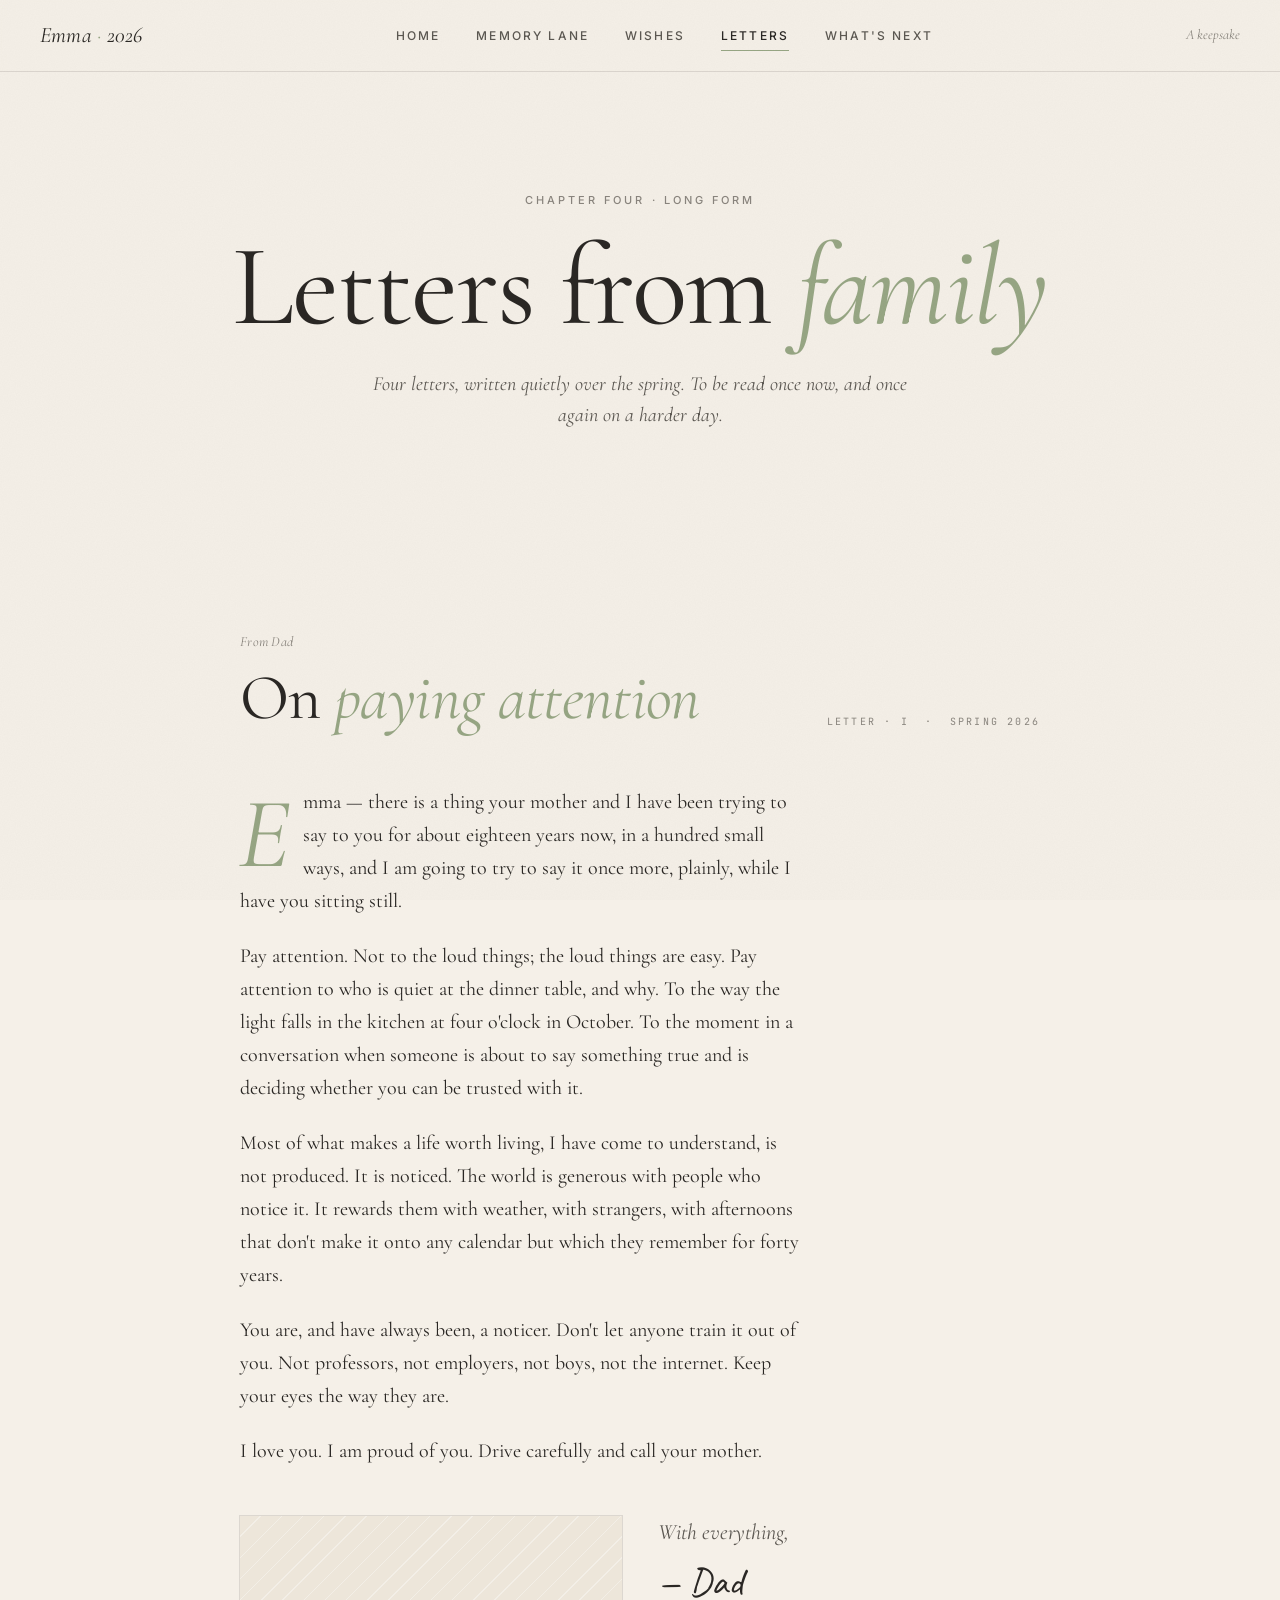
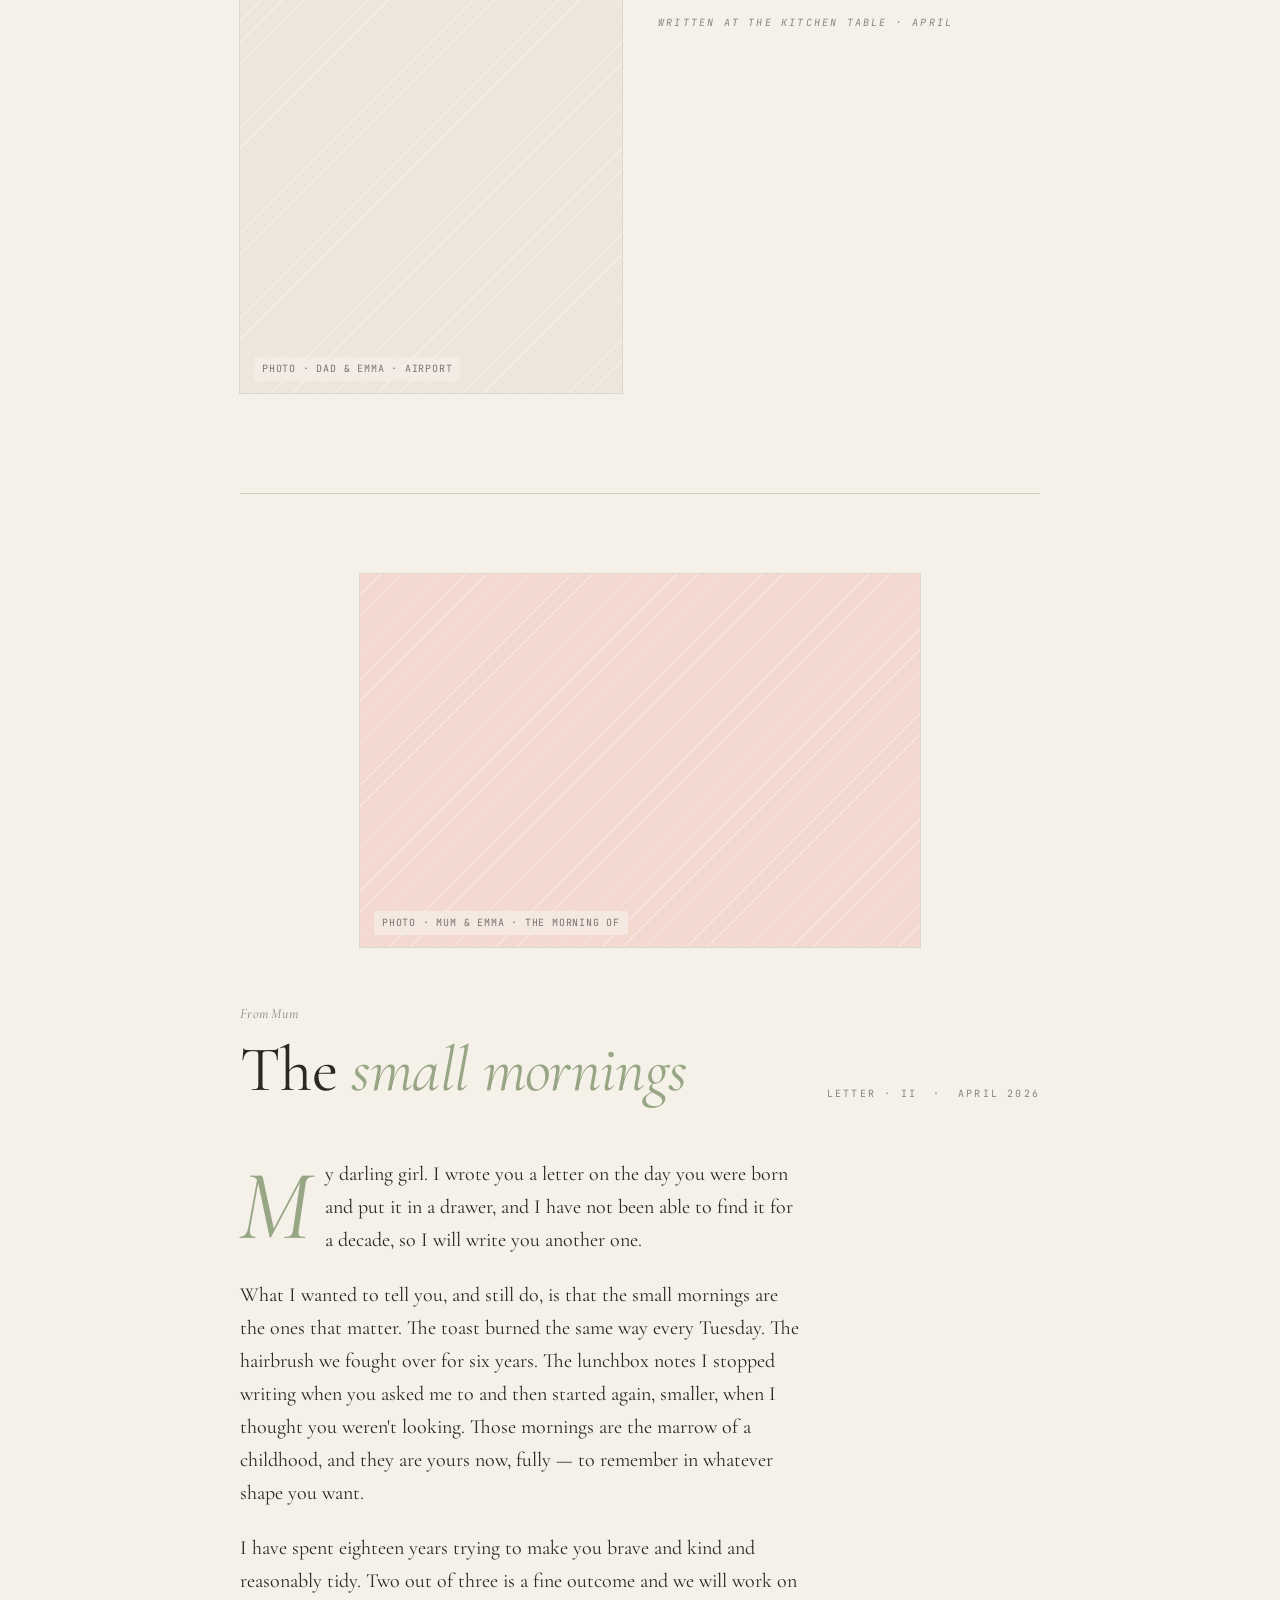
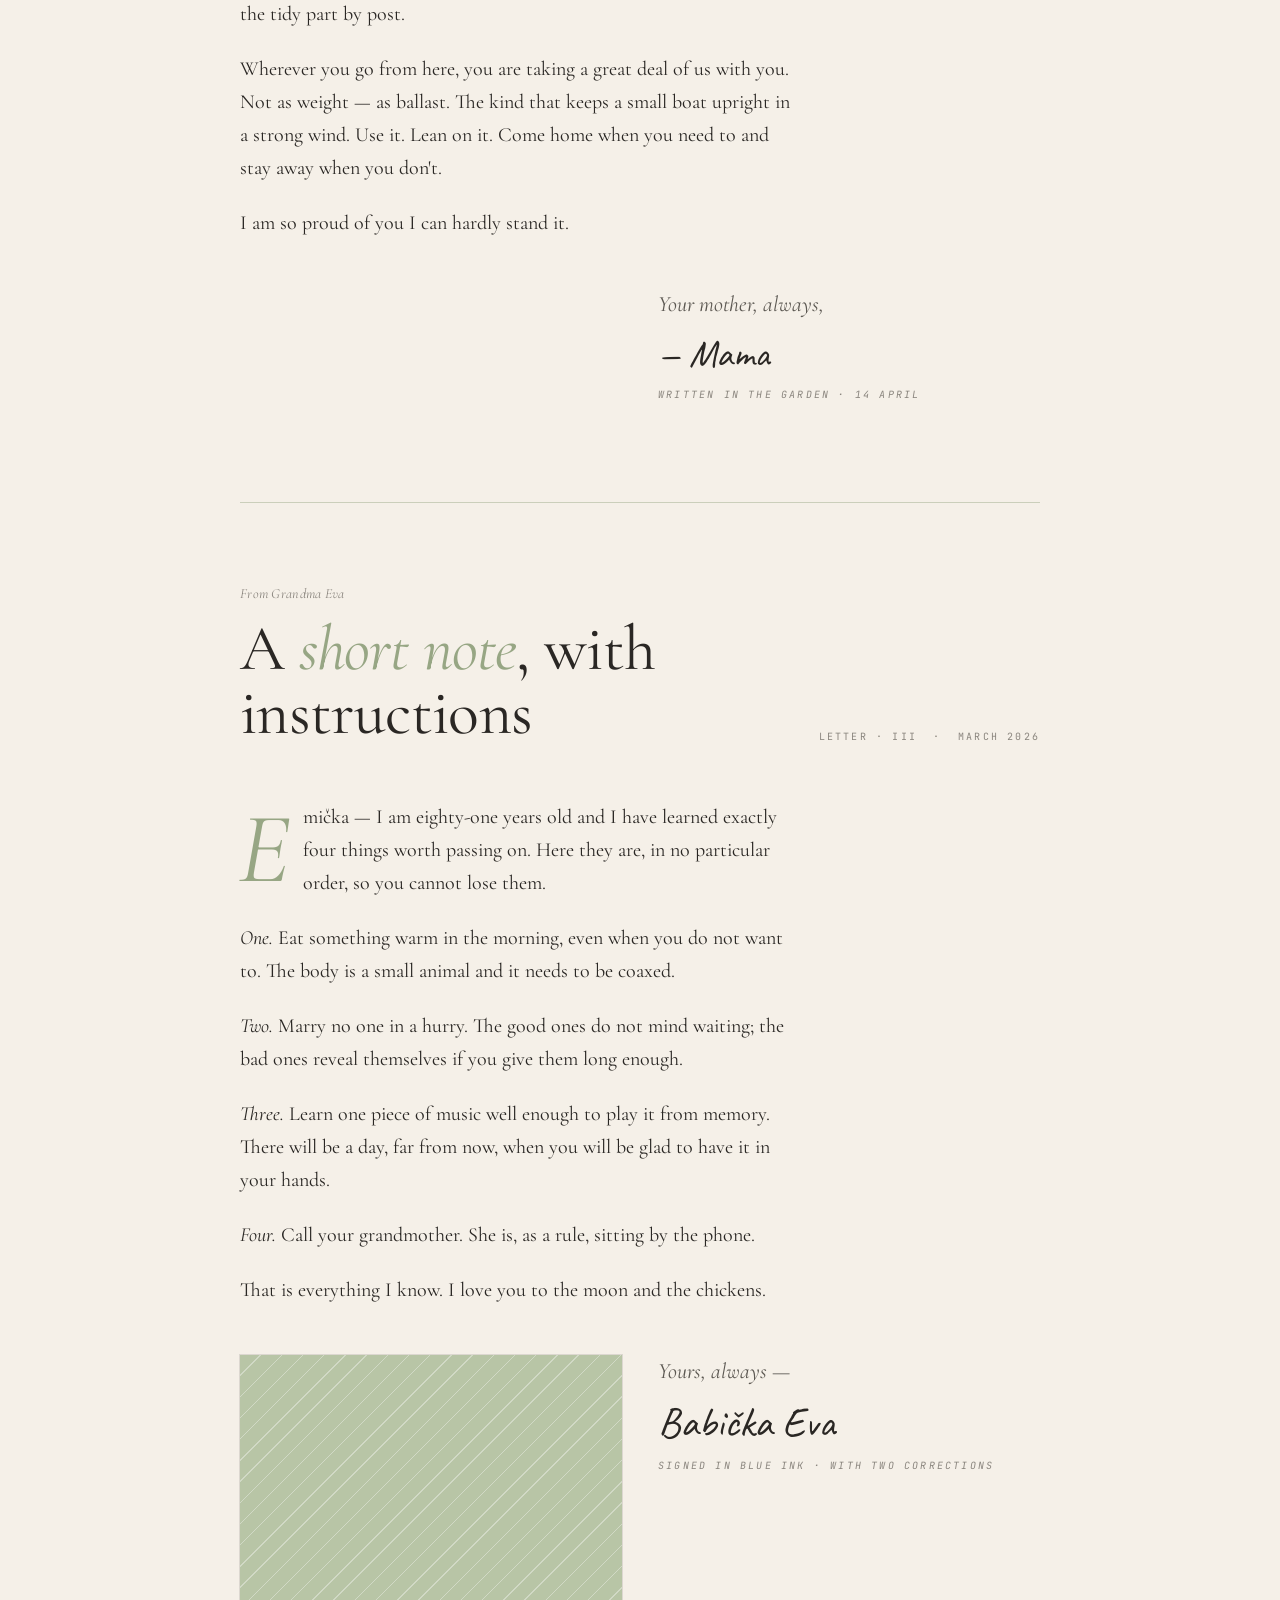
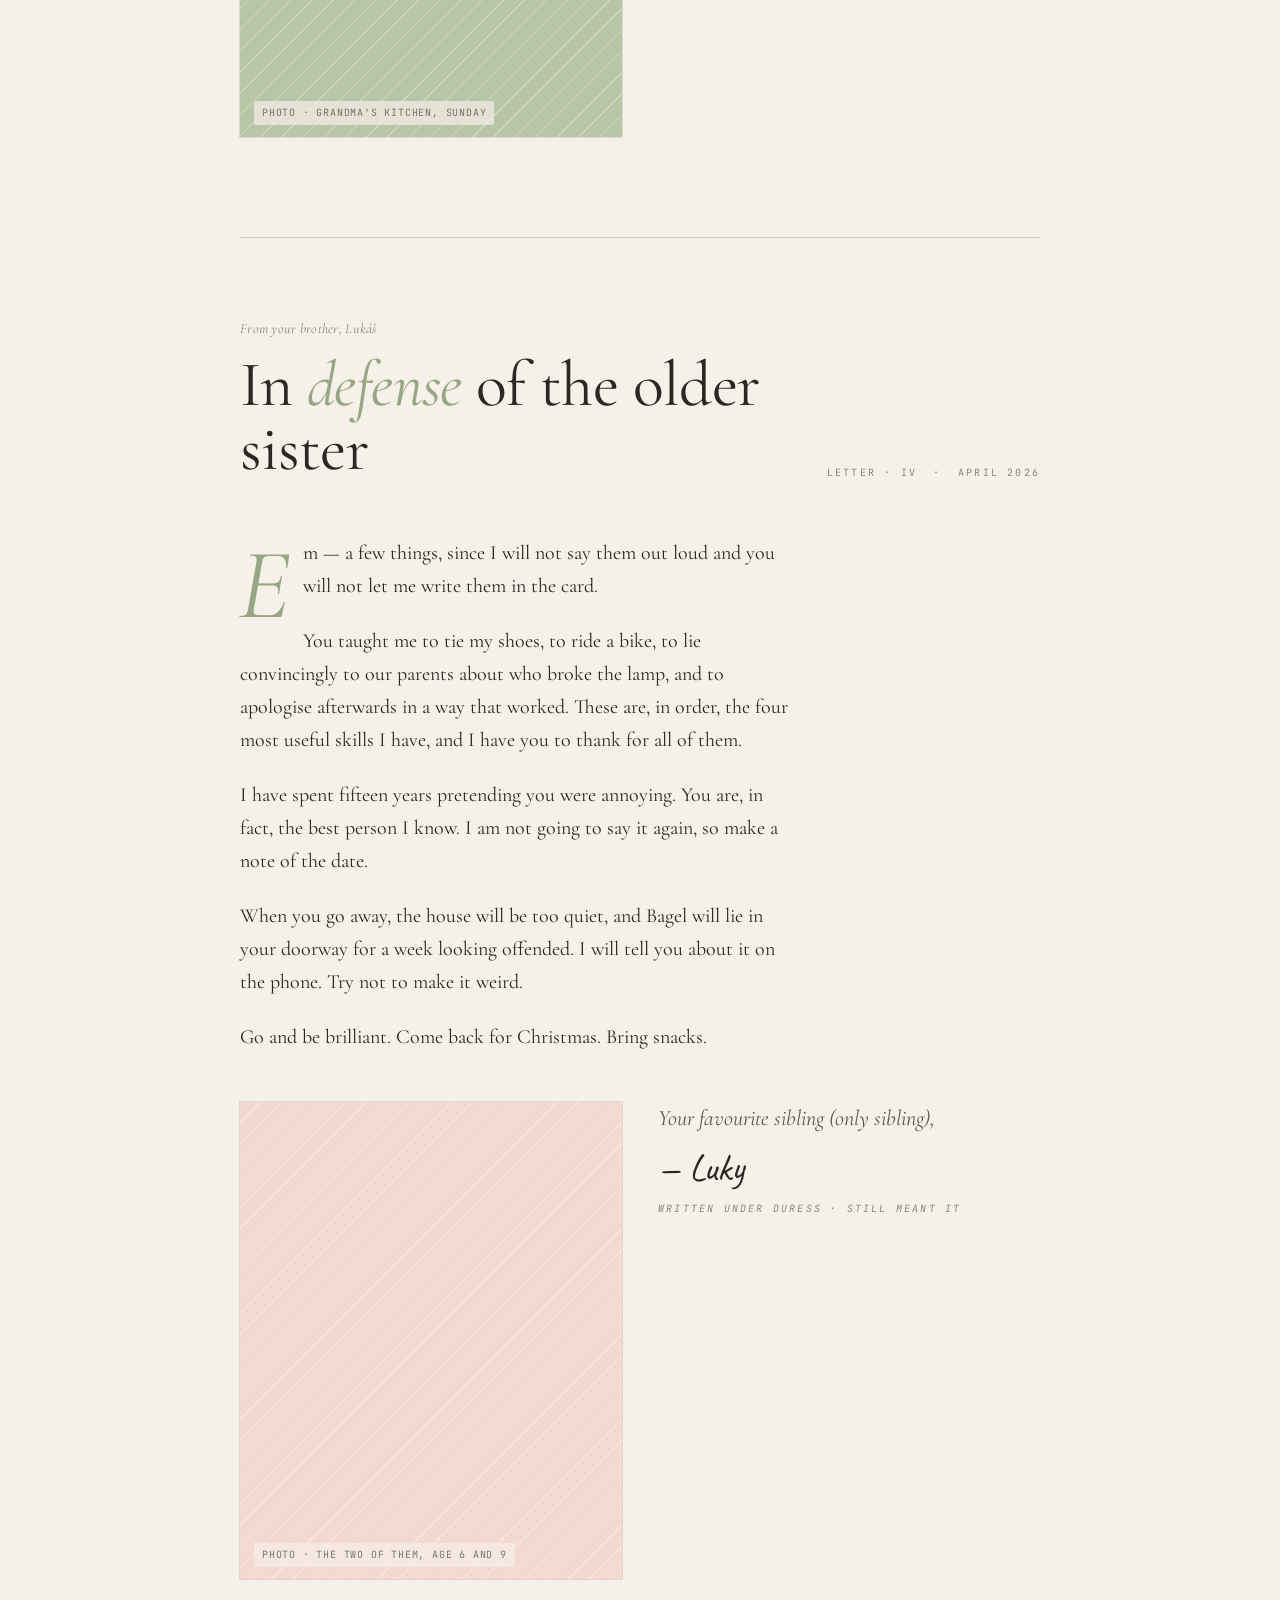
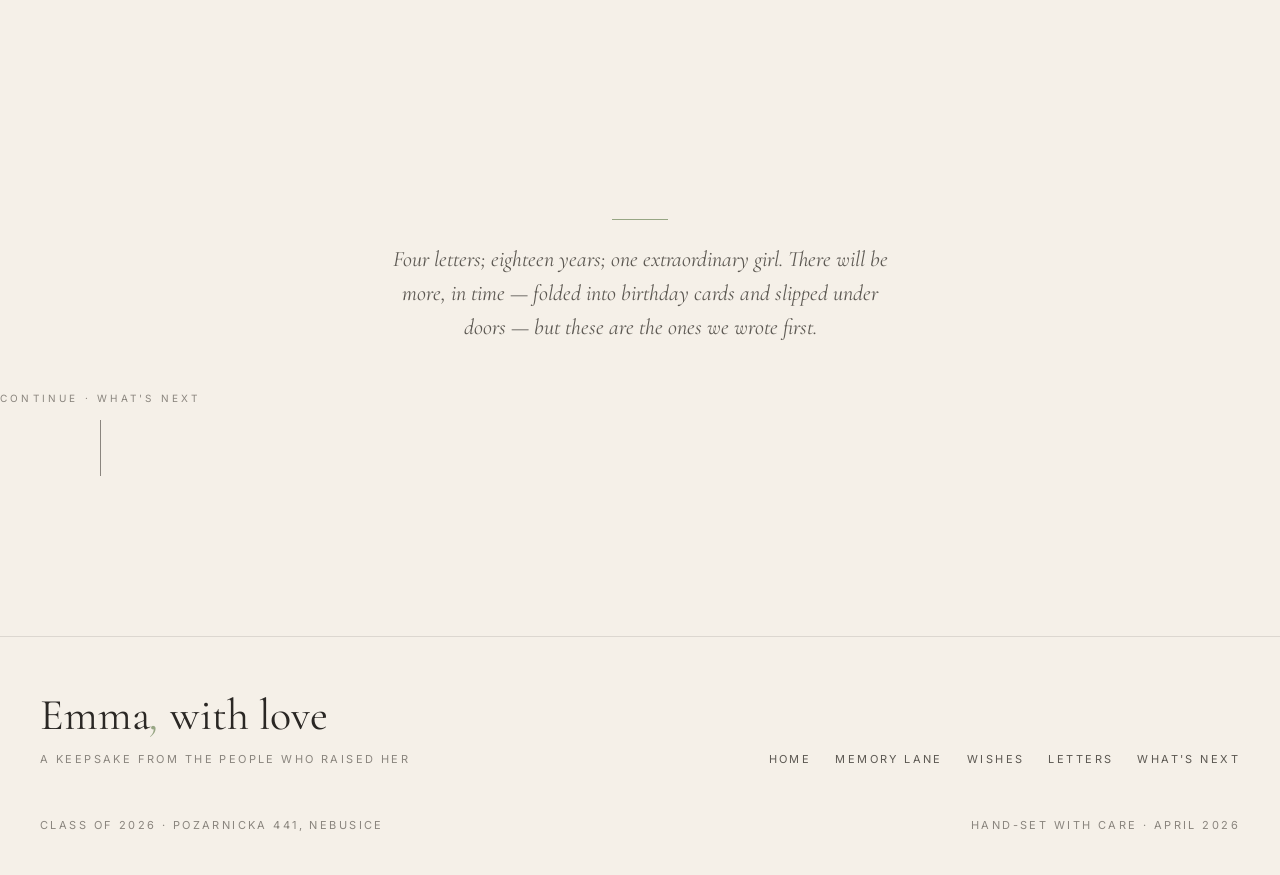
==== letters.html @ addc21a0 "feat: add letters.html — four family letters" ====
<!doctype html>
<html lang="en">
<head>
<meta charset="utf-8">
<meta name="viewport" content="width=device-width, initial-scale=1">
<title>Letters from Family — Emma 2026</title>
<link rel="preconnect" href="https://fonts.googleapis.com">
<link rel="preconnect" href="https://fonts.gstatic.com" crossorigin>
<link href="https://fonts.googleapis.com/css2?family=Cormorant+Garamond:ital,wght@0,300;0,400;0,500;0,600;1,400;1,500&family=Inter:wght@300;400;500;600&family=Caveat:wght@400;500;600;700&family=JetBrains+Mono:wght@400;500&display=swap" rel="stylesheet">
<link rel="stylesheet" href="shared.css">
<style>
.page-head {
  padding: 120px 0 80px;
  text-align: center;
}
.page-head .eyebrow { margin-bottom: 22px; }
.page-head h1 {
  font-size: clamp(64px, 9vw, 132px);
  letter-spacing: -0.015em;
  line-height: 0.95;
}
.page-head h1 .em { font-style: italic; color: var(--sage-deep); }
.page-head .lede {
  max-width: 540px; margin: 28px auto 0;
  font-family: var(--serif); font-style: italic;
  font-size: 20px; line-height: 1.55; color: var(--ink-soft);
}

.letters {
  max-width: 880px;
  margin: 0 auto;
  padding: 40px 40px 80px;
}

.letter {
  padding: 80px 0 100px;
  position: relative;
}
.letter + .letter {
  border-top: 1px solid var(--sage-line);
}

.letter-head {
  display: grid;
  grid-template-columns: 1fr auto;
  gap: 32px;
  align-items: end;
  margin-bottom: 56px;
}
.letter-head .from {
  font-family: var(--serif);
  font-style: italic;
  font-size: 14px;
  letter-spacing: 0.02em;
  color: var(--ink-mute);
  margin-bottom: 12px;
}
.letter-head h2 {
  font-family: var(--serif);
  font-size: clamp(40px, 5vw, 68px);
  line-height: 1;
  font-weight: 400;
  letter-spacing: -0.01em;
}
.letter-head h2 .em { font-style: italic; color: var(--sage-deep); }
.letter-head .meta {
  font-family: var(--mono);
  font-size: 10px;
  letter-spacing: 0.22em;
  text-transform: uppercase;
  color: var(--ink-mute);
  text-align: right;
  white-space: nowrap;
}

.letter-body {
  max-width: 56ch;
  font-family: var(--serif);
  font-size: 20px;
  line-height: 1.65;
  color: var(--ink);
}
.letter-body p {
  margin: 0 0 1.1em;
  color: var(--ink);
}
.letter-body .first::first-letter {
  font-family: var(--serif);
  font-size: 5em;
  line-height: 0.85;
  float: left;
  margin: 6px 14px 0 -2px;
  color: var(--sage-deep);
  font-style: italic;
  font-weight: 400;
}

.letter-aside {
  display: grid;
  grid-template-columns: 1fr 1fr;
  gap: 36px;
  align-items: start;
  margin-top: 48px;
}
.letter-aside .photo .ratio { width: 100%; }
.letter-aside .signoff {
  font-family: var(--serif);
  font-style: italic;
  font-size: 22px;
  color: var(--ink-soft);
  line-height: 1.5;
}
.letter-aside .signoff .name {
  font-family: var(--hand);
  font-size: 38px;
  font-style: normal;
  color: var(--ink);
  display: block;
  margin-top: 14px;
  line-height: 1;
}
.letter-aside .signoff .meta {
  margin-top: 14px;
  font-family: var(--mono);
  font-size: 10px;
  letter-spacing: 0.22em;
  text-transform: uppercase;
  color: var(--ink-mute);
}

@media (max-width: 760px) {
  .letter-head { grid-template-columns: 1fr; }
  .letter-head .meta { text-align: left; }
  .letter-aside { grid-template-columns: 1fr; }
  .letter-body { font-size: 18px; }
}

/* Variation: photo at top instead of side */
.letter.photo-top .letter-aside { display: none; }
.letter.photo-top .top-photo {
  margin: 0 auto 56px;
  max-width: 560px;
}
.letter.photo-top .top-photo .ratio { width: 100%; }

/* Closing */
.letters-foot {
  text-align: center;
  padding: 60px 24px 40px;
}
.letters-foot .rule {
  width: 56px; height: 1px; background: var(--sage-deep);
  margin: 0 auto 22px;
}
.letters-foot p {
  font-family: var(--serif);
  font-style: italic;
  font-size: 22px;
  color: var(--ink-soft);
  max-width: 520px;
  margin: 0 auto;
  line-height: 1.55;
}
</style>
</head>
<body>

<header data-nav="letters"></header>

<section class="page-head" data-screen-label="04 Letters from Family">
  <!-- EDIT: chapter eyebrow -->
  <div class="eyebrow">Chapter Four · Long form</div>
  <h1>Letters from <span class="em">family</span></h1>
  <!-- EDIT: lede paragraph -->
  <p class="lede">Four letters, written quietly over the spring. To be read once now, and once again on a harder day.</p>
</section>

<div class="letters">

  <!-- ===== Letter 1: Dad ===== -->
  <article class="letter reveal">
    <div class="letter-head">
      <div>
        <!-- EDIT: sender name -->
        <div class="from">From Dad</div>
        <!-- EDIT: letter title -->
        <h2>On <span class="em">paying attention</span></h2>
      </div>
      <!-- EDIT: letter number and date -->
      <div class="meta">Letter · I &nbsp;·&nbsp; Spring 2026</div>
    </div>
    <!-- EDIT: letter body — edit each <p> paragraph separately -->
    <div class="letter-body">
      <p class="first">Emma — there is a thing your mother and I have been trying to say to you for about eighteen years now, in a hundred small ways, and I am going to try to say it once more, plainly, while I have you sitting still.</p>
      <p>Pay attention. Not to the loud things; the loud things are easy. Pay attention to who is quiet at the dinner table, and why. To the way the light falls in the kitchen at four o'clock in October. To the moment in a conversation when someone is about to say something true and is deciding whether you can be trusted with it.</p>
      <p>Most of what makes a life worth living, I have come to understand, is not produced. It is noticed. The world is generous with people who notice it. It rewards them with weather, with strangers, with afternoons that don't make it onto any calendar but which they remember for forty years.</p>
      <p>You are, and have always been, a noticer. Don't let anyone train it out of you. Not professors, not employers, not boys, not the internet. Keep your eyes the way they are.</p>
      <p>I love you. I am proud of you. Drive carefully and call your mother.</p>
    </div>
    <div class="letter-aside">
      <div class="photo">
        <div class="ratio r-4-5">
          <!-- PHOTO: replace the div below with:
               <img src="images/letters-dad-emma.jpg" alt="Dad and Emma – airport"
                    style="width:100%;height:100%;object-fit:cover">
          -->
          <div class="ph cream has-frame"><div class="ph-label">photo · dad &amp; emma · airport</div></div>
        </div>
      </div>
      <div class="signoff">
        <!-- EDIT: signoff line and name -->
        With everything,
        <span class="name">— Dad</span>
        <!-- EDIT: written location and date -->
        <div class="meta">Written at the kitchen table · April</div>
      </div>
    </div>
  </article>

  <!-- ===== Letter 2: Mum (photo at top) ===== -->
  <article class="letter photo-top reveal">
    <div class="top-photo">
      <div class="ratio r-3-2">
        <!-- PHOTO: replace the div below with:
             <img src="images/letters-mum-emma.jpg" alt="Mum and Emma – the morning of graduation"
                  style="width:100%;height:100%;object-fit:cover">
        -->
        <div class="ph blush has-frame"><div class="ph-label">photo · mum &amp; emma · the morning of</div></div>
      </div>
    </div>
    <div class="letter-head">
      <div>
        <!-- EDIT: sender name -->
        <div class="from">From Mum</div>
        <!-- EDIT: letter title -->
        <h2>The <span class="em">small mornings</span></h2>
      </div>
      <!-- EDIT: letter number and date -->
      <div class="meta">Letter · II &nbsp;·&nbsp; April 2026</div>
    </div>
    <!-- EDIT: letter body -->
    <div class="letter-body">
      <p class="first">My darling girl. I wrote you a letter on the day you were born and put it in a drawer, and I have not been able to find it for a decade, so I will write you another one.</p>
      <p>What I wanted to tell you, and still do, is that the small mornings are the ones that matter. The toast burned the same way every Tuesday. The hairbrush we fought over for six years. The lunchbox notes I stopped writing when you asked me to and then started again, smaller, when I thought you weren't looking. Those mornings are the marrow of a childhood, and they are yours now, fully — to remember in whatever shape you want.</p>
      <p>I have spent eighteen years trying to make you brave and kind and reasonably tidy. Two out of three is a fine outcome and we will work on the tidy part by post.</p>
      <p>Wherever you go from here, you are taking a great deal of us with you. Not as weight — as ballast. The kind that keeps a small boat upright in a strong wind. Use it. Lean on it. Come home when you need to and stay away when you don't.</p>
      <p>I am so proud of you I can hardly stand it.</p>
    </div>
    <div class="letter-aside" style="display:grid">
      <div></div>
      <div class="signoff">
        <!-- EDIT: signoff line and name -->
        Your mother, always,
        <span class="name">— Mama</span>
        <!-- EDIT: written location and date -->
        <div class="meta">Written in the garden · 14 April</div>
      </div>
    </div>
  </article>

  <!-- ===== Letter 3: Grandma Eva ===== -->
  <article class="letter reveal">
    <div class="letter-head">
      <div>
        <!-- EDIT: sender name -->
        <div class="from">From Grandma Eva</div>
        <!-- EDIT: letter title -->
        <h2>A <span class="em">short note</span>, with instructions</h2>
      </div>
      <!-- EDIT: letter number and date -->
      <div class="meta">Letter · III &nbsp;·&nbsp; March 2026</div>
    </div>
    <!-- EDIT: letter body -->
    <div class="letter-body">
      <p class="first">Emička — I am eighty-one years old and I have learned exactly four things worth passing on. Here they are, in no particular order, so you cannot lose them.</p>
      <p><em>One.</em> Eat something warm in the morning, even when you do not want to. The body is a small animal and it needs to be coaxed.</p>
      <p><em>Two.</em> Marry no one in a hurry. The good ones do not mind waiting; the bad ones reveal themselves if you give them long enough.</p>
      <p><em>Three.</em> Learn one piece of music well enough to play it from memory. There will be a day, far from now, when you will be glad to have it in your hands.</p>
      <p><em>Four.</em> Call your grandmother. She is, as a rule, sitting by the phone.</p>
      <p>That is everything I know. I love you to the moon and the chickens.</p>
    </div>
    <div class="letter-aside">
      <div class="photo">
        <div class="ratio r-1-1">
          <!-- PHOTO: replace the div below with:
               <img src="images/letters-grandma-kitchen.jpg" alt="Grandma Eva's kitchen, Sunday"
                    style="width:100%;height:100%;object-fit:cover">
          -->
          <div class="ph sage has-frame"><div class="ph-label">photo · grandma's kitchen, sunday</div></div>
        </div>
      </div>
      <div class="signoff">
        <!-- EDIT: signoff line and name -->
        Yours, always —
        <span class="name" style="font-family:var(--hand);font-size:42px">Babička Eva</span>
        <!-- EDIT: written location and date -->
        <div class="meta">Signed in blue ink · with two corrections</div>
      </div>
    </div>
  </article>

  <!-- ===== Letter 4: Lukáš ===== -->
  <article class="letter reveal">
    <div class="letter-head">
      <div>
        <!-- EDIT: sender name -->
        <div class="from">From your brother, Lukáš</div>
        <!-- EDIT: letter title -->
        <h2>In <span class="em">defense</span> of the older sister</h2>
      </div>
      <!-- EDIT: letter number and date -->
      <div class="meta">Letter · IV &nbsp;·&nbsp; April 2026</div>
    </div>
    <!-- EDIT: letter body -->
    <div class="letter-body">
      <p class="first">Em — a few things, since I will not say them out loud and you will not let me write them in the card.</p>
      <p>You taught me to tie my shoes, to ride a bike, to lie convincingly to our parents about who broke the lamp, and to apologise afterwards in a way that worked. These are, in order, the four most useful skills I have, and I have you to thank for all of them.</p>
      <p>I have spent fifteen years pretending you were annoying. You are, in fact, the best person I know. I am not going to say it again, so make a note of the date.</p>
      <p>When you go away, the house will be too quiet, and Bagel will lie in your doorway for a week looking offended. I will tell you about it on the phone. Try not to make it weird.</p>
      <p>Go and be brilliant. Come back for Christmas. Bring snacks.</p>
    </div>
    <div class="letter-aside">
      <div class="photo">
        <div class="ratio r-4-5">
          <!-- PHOTO: replace the div below with:
               <img src="images/letters-lukas-emma.jpg" alt="Lukáš and Emma – age 6 and 9"
                    style="width:100%;height:100%;object-fit:cover">
          -->
          <div class="ph blush has-frame"><div class="ph-label">photo · the two of them, age 6 and 9</div></div>
        </div>
      </div>
      <div class="signoff">
        <!-- EDIT: signoff line and name -->
        Your favourite sibling (only sibling),
        <span class="name">— Luky</span>
        <!-- EDIT: written location and date -->
        <div class="meta">Written under duress · still meant it</div>
      </div>
    </div>
  </article>

</div>

<!-- EDIT: closing note below the four letters -->
<div class="letters-foot reveal">
  <div class="rule"></div>
  <p>Four letters; eighteen years; one extraordinary girl. There will be more, in time — folded into birthday cards and slipped under doors — but these are the ones we wrote first.</p>
</div>

<div class="cue-band">
  <a class="scroll-cue" href="whats-next.html" aria-label="Continue to What's Next">
    <span>Continue · What's Next</span>
    <span class="line"></span>
  </a>
</div>

<footer data-footer></footer>

<script src="shared.js"></script>
</body>
</html>
---- shared.css ----
/* Emma — Graduation Site shared system */
:root {
  --cream: #F5F0E8;
  --cream-deep: #EDE6DA;
  --blush: #F4D9D0;
  --blush-deep: #E8C2B5;
  --sage: #B8C5A6;
  --sage-deep: #97A684;
  --ink: #2A2724;
  --ink-soft: #5C5852;
  --ink-mute: #8A857E;
  --hairline: rgba(42, 39, 36, 0.12);
  --sage-line: rgba(151, 166, 132, 0.45);

  --serif: "Cormorant Garamond", "Cormorant", Georgia, serif;
  --sans: "Inter", system-ui, -apple-system, sans-serif;
  --hand: "Caveat", "Homemade Apple", cursive;
  --mono: "JetBrains Mono", ui-monospace, monospace;

  --maxw: 1280px;
  --readw: 640px;
}

* { box-sizing: border-box; }
html, body { margin: 0; padding: 0; }
html { scroll-behavior: smooth; }
body {
  background: var(--cream);
  color: var(--ink);
  font-family: var(--sans);
  font-size: 16px;
  line-height: 1.6;
  -webkit-font-smoothing: antialiased;
  text-rendering: optimizeLegibility;
}

/* Subtle paper grain */
body::before {
  content: "";
  position: fixed; inset: 0;
  pointer-events: none;
  z-index: 1000;
  opacity: 0.035;
  background-image: url("data:image/svg+xml;utf8,<svg xmlns='http://www.w3.org/2000/svg' width='220' height='220'><filter id='n'><feTurbulence type='fractalNoise' baseFrequency='0.85' numOctaves='2' stitchTiles='stitch'/><feColorMatrix values='0 0 0 0 0  0 0 0 0 0  0 0 0 0 0  0 0 0 0.6 0'/></filter><rect width='100%25' height='100%25' filter='url(%23n)'/></svg>");
  mix-blend-mode: multiply;
}

/* Typography */
h1, h2, h3, h4 { font-family: var(--serif); font-weight: 400; letter-spacing: -0.005em; margin: 0; color: var(--ink); }
h1 { font-size: clamp(56px, 9vw, 144px); line-height: 0.95; }
h2 { font-size: clamp(40px, 5vw, 76px); line-height: 1.05; }
h3 { font-size: clamp(28px, 3vw, 44px); line-height: 1.15; }
p  { margin: 0 0 1em; color: var(--ink-soft); }

.eyebrow {
  font-family: var(--sans);
  font-size: 11px;
  letter-spacing: 0.28em;
  text-transform: uppercase;
  color: var(--ink-mute);
  font-weight: 500;
}
.italic-serif { font-family: var(--serif); font-style: italic; color: var(--ink-soft); }

a { color: inherit; text-decoration: none; }

/* Layout helpers */
.wrap { max-width: var(--maxw); margin: 0 auto; padding: 0 40px; }
.read { max-width: var(--readw); margin: 0 auto; }

.hairline { border: 0; height: 1px; background: var(--sage-line); margin: 0; }
.hairline.ink { background: var(--hairline); }
.dot { width: 5px; height: 5px; border-radius: 50%; background: var(--sage-deep); display: inline-block; }

/* ============ NAV ============ */
.nav {
  position: sticky; top: 0; z-index: 50;
  background: color-mix(in oklab, var(--cream) 92%, transparent);
  backdrop-filter: blur(8px);
  -webkit-backdrop-filter: blur(8px);
  border-bottom: 1px solid var(--hairline);
}
.nav-inner {
  max-width: var(--maxw);
  margin: 0 auto;
  padding: 18px 40px;
  display: flex;
  align-items: center;
  justify-content: space-between;
  gap: 24px;
}
.nav-mark {
  font-family: var(--serif);
  font-style: italic;
  font-size: 22px;
  color: var(--ink);
  letter-spacing: 0.01em;
}
.nav-mark .amp { color: var(--sage-deep); }
.nav-links {
  display: flex; gap: 36px;
  font-size: 12px;
  letter-spacing: 0.18em;
  text-transform: uppercase;
  color: var(--ink-soft);
  font-weight: 500;
}
.nav-links a {
  position: relative;
  padding: 4px 0;
  transition: color .25s ease;
}
.nav-links a::after {
  content: ""; position: absolute; left: 0; right: 0; bottom: -2px;
  height: 1px; background: var(--sage-deep);
  transform: scaleX(0); transform-origin: left;
  transition: transform .35s ease;
}
.nav-links a:hover { color: var(--ink); }
.nav-links a:hover::after,
.nav-links a.active::after { transform: scaleX(1); }
.nav-links a.active { color: var(--ink); }
.nav-meta {
  font-family: var(--serif);
  font-style: italic;
  font-size: 14px;
  color: var(--ink-mute);
}

.nav-toggle { display: none; }

@media (max-width: 880px) {
  .nav-inner { padding: 14px 22px; }
  .nav-links { display: none; }
  .nav-meta { display: none; }
  .nav-toggle {
    display: inline-flex; align-items: center; gap: 8px;
    background: none; border: 0; cursor: pointer;
    font-family: var(--sans); font-size: 11px; letter-spacing: 0.2em;
    text-transform: uppercase; color: var(--ink);
  }
  .nav.open .nav-links {
    display: flex; flex-direction: column;
    position: absolute; top: 100%; left: 0; right: 0;
    background: var(--cream);
    padding: 22px 28px 32px;
    border-bottom: 1px solid var(--hairline);
    gap: 18px;
  }
}

/* ============ FOOTER ============ */
.footer {
  margin-top: 160px;
  border-top: 1px solid var(--hairline);
  padding: 56px 0 40px;
  background: var(--cream);
}
.footer-inner {
  max-width: var(--maxw); margin: 0 auto; padding: 0 40px;
  display: flex; align-items: flex-end; justify-content: space-between;
  gap: 40px; flex-wrap: wrap;
}
.footer-mark {
  font-family: var(--serif); font-size: 44px; line-height: 1;
  color: var(--ink);
}
.footer-mark span { font-style: italic; color: var(--sage-deep); }
.footer-meta {
  font-size: 11px; letter-spacing: 0.22em; text-transform: uppercase;
  color: var(--ink-mute);
}
.footer-links {
  display: flex; gap: 24px;
  font-size: 11px; letter-spacing: 0.22em; text-transform: uppercase;
  color: var(--ink-soft);
}

/* ============ PLACEHOLDER IMAGE SYSTEM ============ */
.ph {
  position: relative;
  display: block;
  width: 100%;
  overflow: hidden;
  background: var(--blush);
  background-image:
    repeating-linear-gradient(
      135deg,
      rgba(255,255,255,0.0) 0px,
      rgba(255,255,255,0.0) 14px,
      rgba(255,255,255,0.35) 14px,
      rgba(255,255,255,0.35) 15px
    );
  color: var(--ink);
}
.ph.cream { background-color: var(--cream-deep); }
.ph.sage  { background-color: var(--sage); }
.ph.blush { background-color: var(--blush); }
.ph.deep  { background-color: var(--blush-deep); }

.ph .ph-label {
  position: absolute;
  left: 14px; bottom: 12px;
  font-family: var(--mono);
  font-size: 10px;
  letter-spacing: 0.08em;
  text-transform: uppercase;
  color: rgba(42,39,36,0.6);
  background: rgba(245,240,232,0.7);
  padding: 4px 8px;
  border-radius: 2px;
}
.ph.has-frame {
  outline: 1px solid var(--hairline);
  outline-offset: 0;
}

.ratio { position: relative; width: 100%; }
.ratio > * { position: absolute; inset: 0; }
.r-3-4 { aspect-ratio: 3 / 4; }
.r-4-5 { aspect-ratio: 4 / 5; }
.r-1-1 { aspect-ratio: 1 / 1; }
.r-3-2 { aspect-ratio: 3 / 2; }
.r-16-9 { aspect-ratio: 16 / 9; }
.r-2-3 { aspect-ratio: 2 / 3; }
.r-5-7 { aspect-ratio: 5 / 7; }

/* ============ FADE-IN ON SCROLL ============ */
.reveal { opacity: 0; transform: translateY(18px); transition: opacity .9s ease, transform .9s ease; }
.reveal.in { opacity: 1; transform: none; }
.reveal.delay-1 { transition-delay: .08s; }
.reveal.delay-2 { transition-delay: .16s; }
.reveal.delay-3 { transition-delay: .24s; }
.reveal.delay-4 { transition-delay: .32s; }

@media (prefers-reduced-motion: reduce) {
  .reveal { opacity: 1; transform: none; transition: none; }
  html { scroll-behavior: auto; }
}

/* ============ SCROLL CUE ============ */
.scroll-cue {
  display: inline-flex; flex-direction: column; align-items: center; gap: 14px;
  font-size: 10px; letter-spacing: 0.32em; text-transform: uppercase;
  color: var(--ink-mute);
}
.scroll-cue .line {
  width: 1px; height: 56px; background: var(--ink-mute);
  position: relative; overflow: hidden;
}
.scroll-cue .line::after {
  content: ""; position: absolute; left: 0; top: -100%;
  width: 100%; height: 50%; background: var(--cream);
  animation: cueRun 2.6s ease-in-out infinite;
}
@keyframes cueRun {
  0% { top: -50%; } 100% { top: 100%; }
}

/* tiny helpers */
.center { text-align: center; }
.muted { color: var(--ink-mute); }
.soft  { color: var(--ink-soft); }
.serif { font-family: var(--serif); }
.italic { font-style: italic; }
.smallcaps {
  font-size: 11px; letter-spacing: 0.28em; text-transform: uppercase;
  color: var(--ink-mute); font-weight: 500;
}
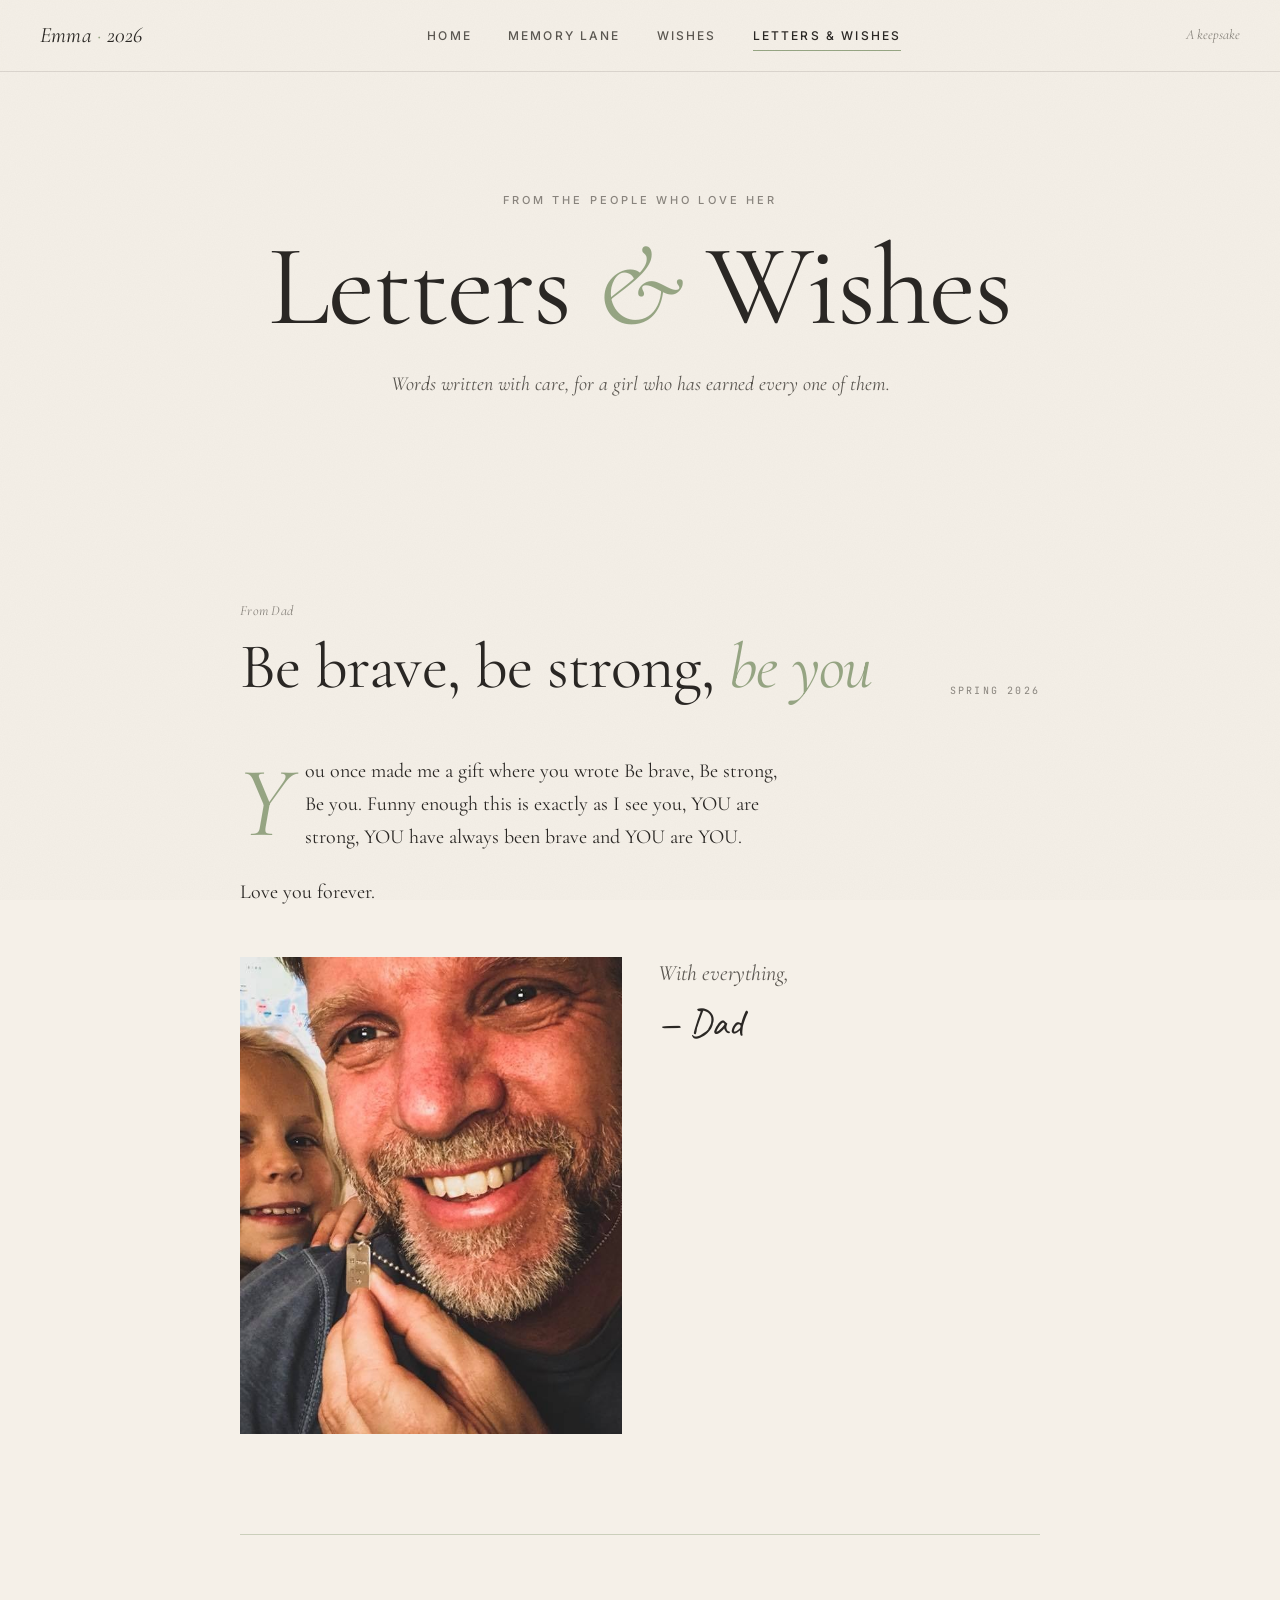
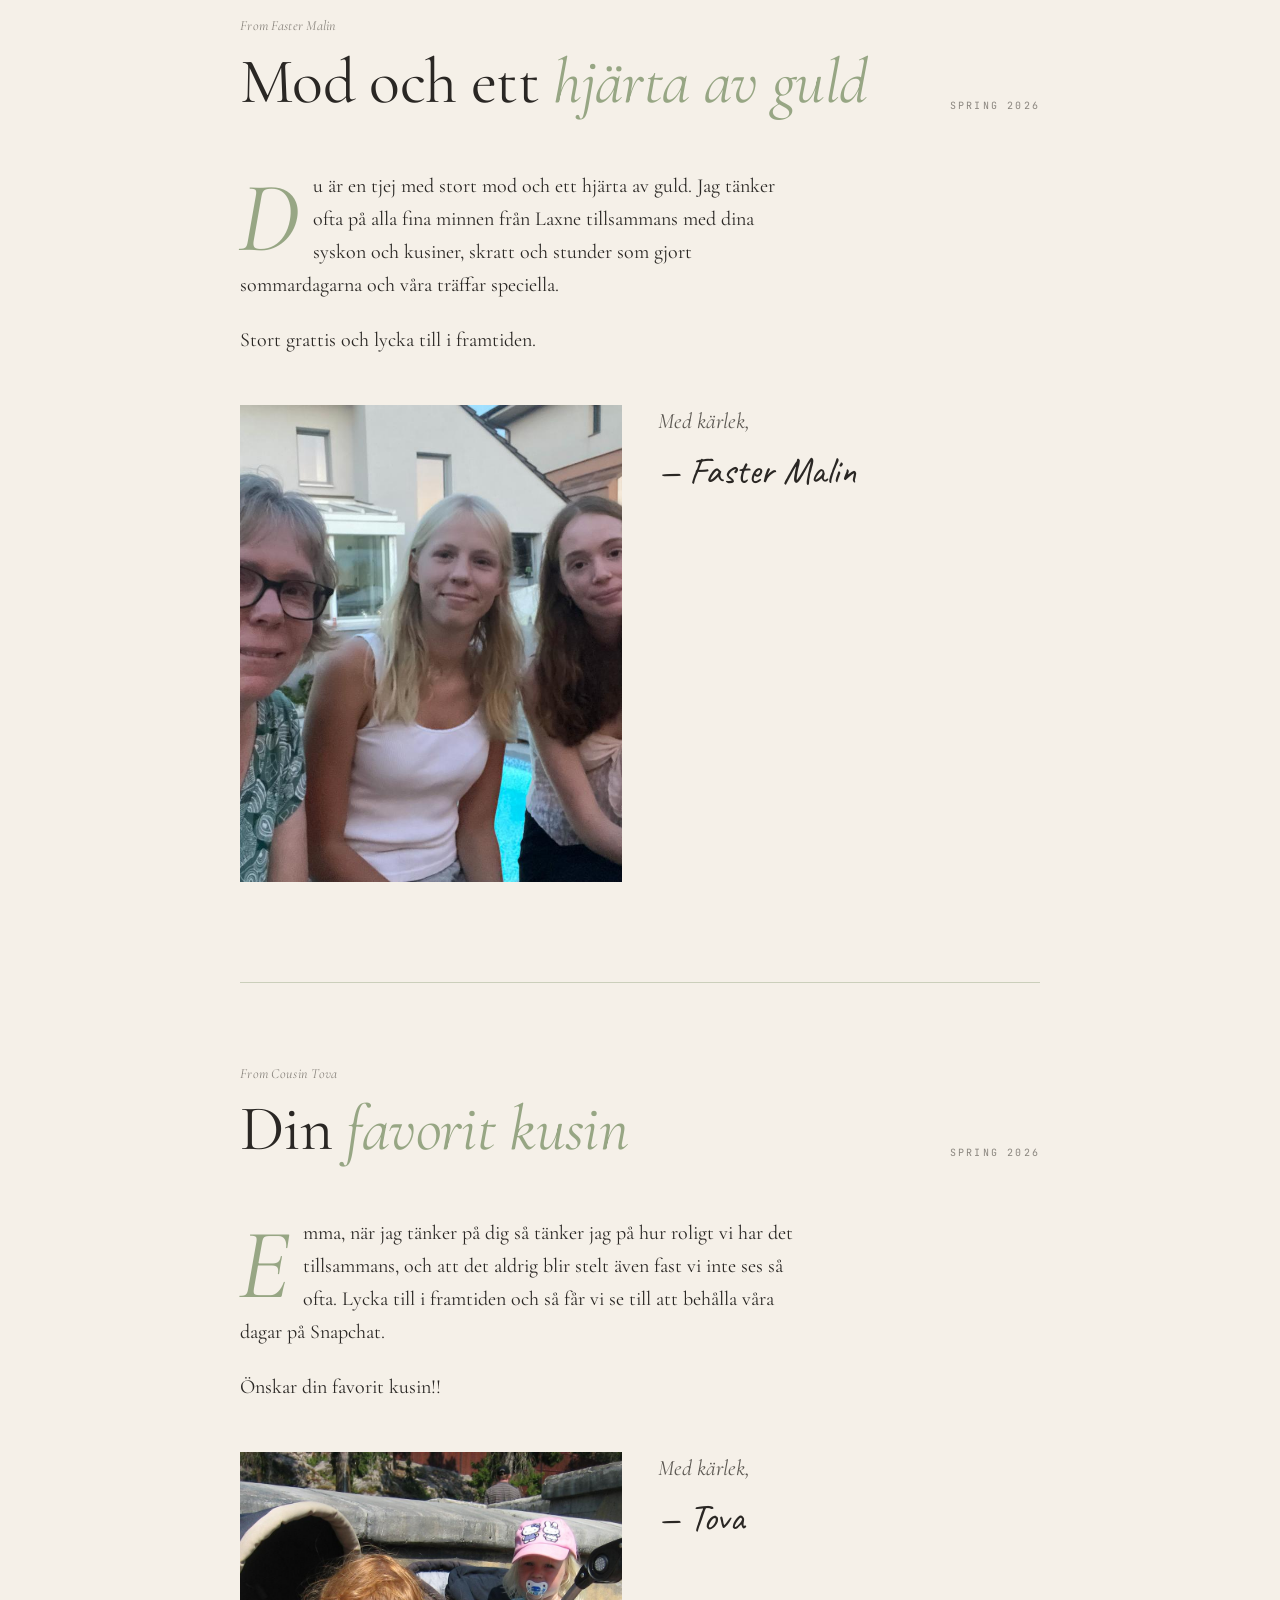
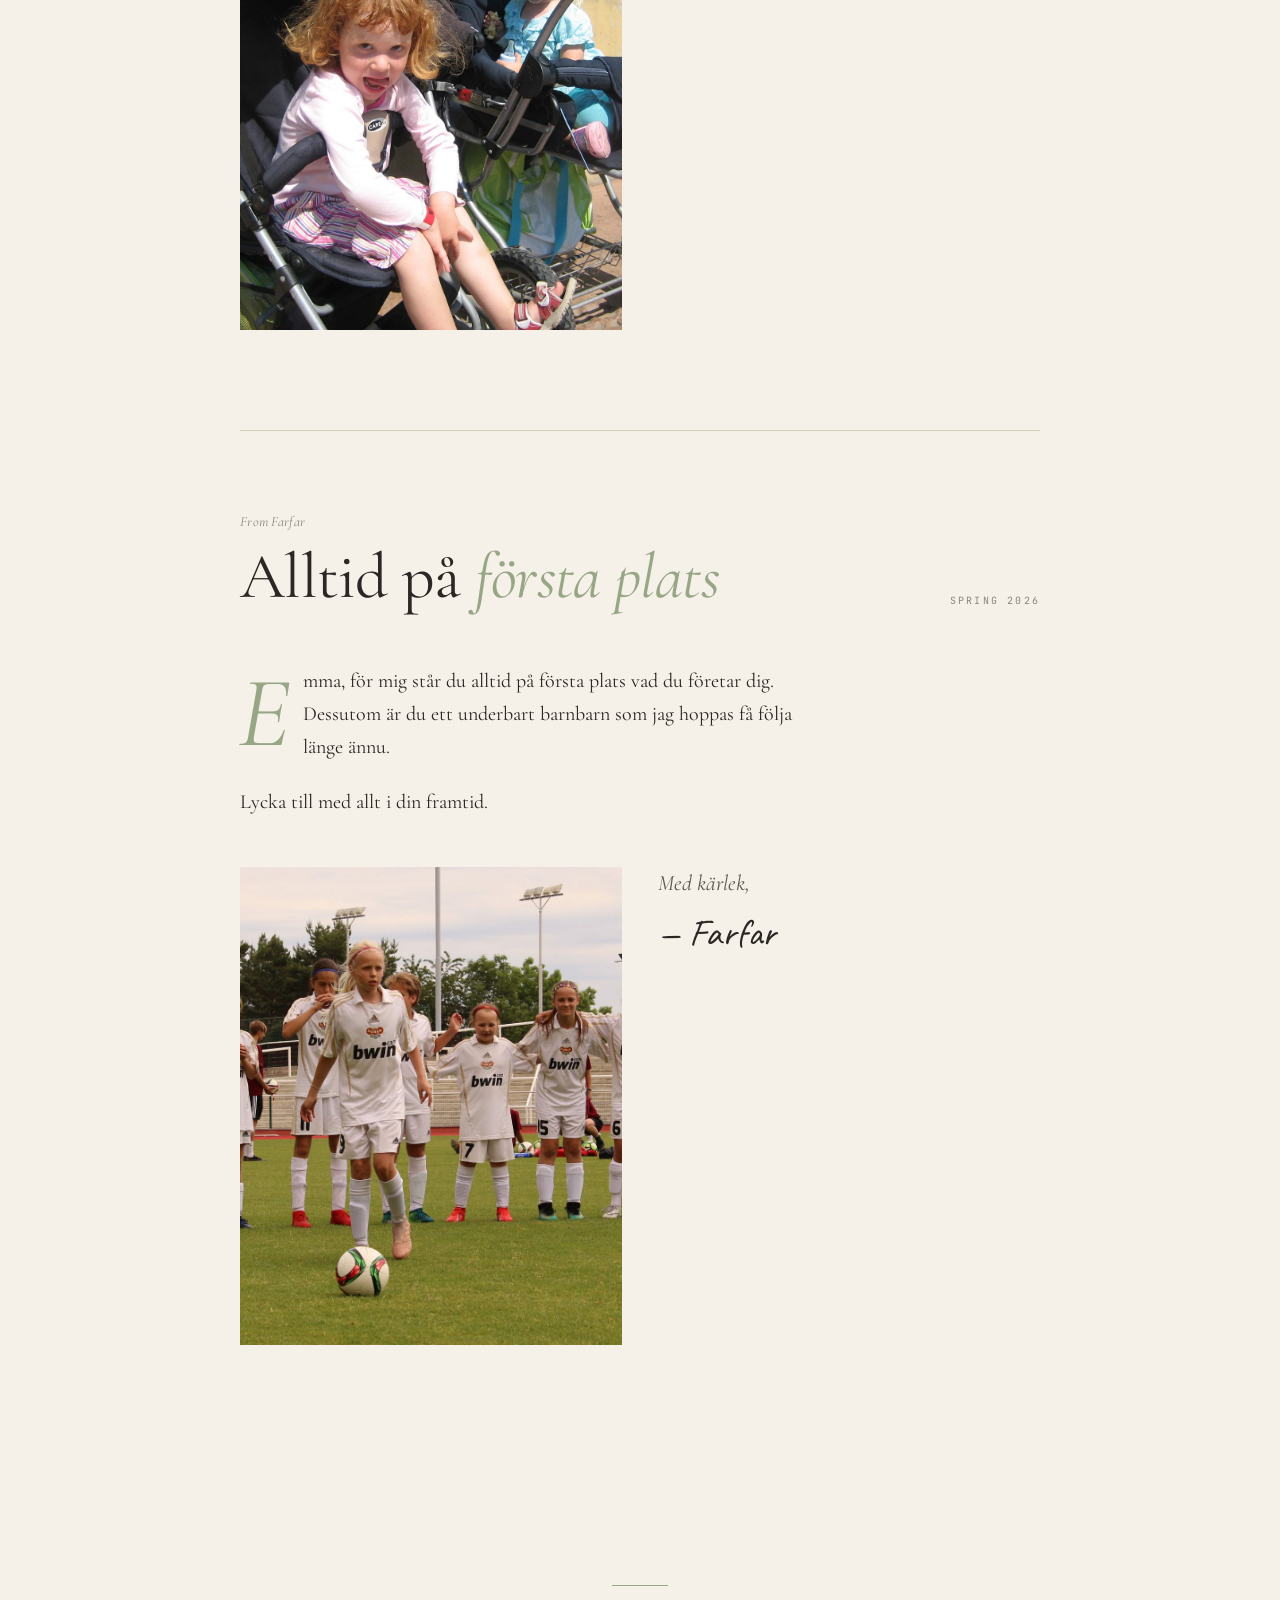
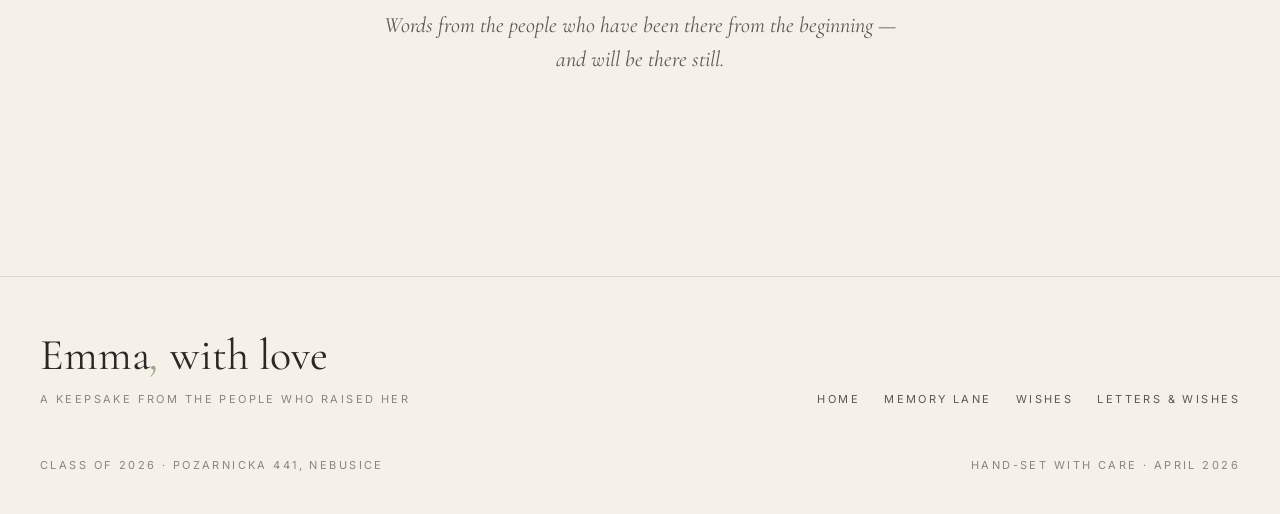
==== commit a7aa17cc: "feat: add real photos, update letters & wishes, remove whats-next page Co-Authored-By: Claude Sonnet" ====
--- a/letters.html
+++ b/letters.html
@@ -3,7 +3,7 @@
 <head>
 <meta charset="utf-8">
 <meta name="viewport" content="width=device-width, initial-scale=1">
-<title>Letters from Family — Emma 2026</title>
+<title>Letters & Wishes — Emma 2026</title>
 <link rel="preconnect" href="https://fonts.googleapis.com">
 <link rel="preconnect" href="https://fonts.gstatic.com" crossorigin>
 <link href="https://fonts.googleapis.com/css2?family=Cormorant+Garamond:ital,wght@0,300;0,400;0,500;0,600;1,400;1,500&family=Inter:wght@300;400;500;600&family=Caveat:wght@400;500;600;700&family=JetBrains+Mono:wght@400;500&display=swap" rel="stylesheet">
@@ -103,6 +103,7 @@
   margin-top: 48px;
 }
 .letter-aside .photo .ratio { width: 100%; }
+.letter-aside .photo img { width: 100%; height: 100%; object-fit: cover; }
 .letter-aside .signoff {
   font-family: var(--serif);
   font-style: italic;
@@ -119,14 +120,6 @@
   margin-top: 14px;
   line-height: 1;
 }
-.letter-aside .signoff .meta {
-  margin-top: 14px;
-  font-family: var(--mono);
-  font-size: 10px;
-  letter-spacing: 0.22em;
-  text-transform: uppercase;
-  color: var(--ink-mute);
-}
 
 @media (max-width: 760px) {
   .letter-head { grid-template-columns: 1fr; }
@@ -135,15 +128,6 @@
   .letter-body { font-size: 18px; }
 }
 
-/* Variation: photo at top instead of side */
-.letter.photo-top .letter-aside { display: none; }
-.letter.photo-top .top-photo {
-  margin: 0 auto 56px;
-  max-width: 560px;
-}
-.letter.photo-top .top-photo .ratio { width: 100%; }
-
-/* Closing */
 .letters-foot {
   text-align: center;
   padding: 60px 24px 40px;
@@ -167,191 +151,132 @@
 
 <header data-nav="letters"></header>
 
-<section class="page-head" data-screen-label="04 Letters from Family">
-  <!-- EDIT: chapter eyebrow -->
-  <div class="eyebrow">Chapter Four · Long form</div>
-  <h1>Letters from <span class="em">family</span></h1>
-  <!-- EDIT: lede paragraph -->
-  <p class="lede">Four letters, written quietly over the spring. To be read once now, and once again on a harder day.</p>
+<section class="page-head">
+  <div class="eyebrow">From the people who love her</div>
+  <h1>Letters <span class="em">&amp;</span> Wishes</h1>
+  <p class="lede">Words written with care, for a girl who has earned every one of them.</p>
 </section>
 
 <div class="letters">
 
-  <!-- ===== Letter 1: Dad ===== -->
-  <article class="letter reveal">
-    <div class="letter-head">
-      <div>
-        <!-- EDIT: sender name -->
+  <!-- ===== Dad ===== -->
+  <article class="letter reveal">
+    <div class="letter-head">
+      <div>
         <div class="from">From Dad</div>
         <!-- EDIT: letter title -->
-        <h2>On <span class="em">paying attention</span></h2>
-      </div>
-      <!-- EDIT: letter number and date -->
-      <div class="meta">Letter · I &nbsp;·&nbsp; Spring 2026</div>
-    </div>
-    <!-- EDIT: letter body — edit each <p> paragraph separately -->
-    <div class="letter-body">
-      <p class="first">Emma — there is a thing your mother and I have been trying to say to you for about eighteen years now, in a hundred small ways, and I am going to try to say it once more, plainly, while I have you sitting still.</p>
-      <p>Pay attention. Not to the loud things; the loud things are easy. Pay attention to who is quiet at the dinner table, and why. To the way the light falls in the kitchen at four o'clock in October. To the moment in a conversation when someone is about to say something true and is deciding whether you can be trusted with it.</p>
-      <p>Most of what makes a life worth living, I have come to understand, is not produced. It is noticed. The world is generous with people who notice it. It rewards them with weather, with strangers, with afternoons that don't make it onto any calendar but which they remember for forty years.</p>
-      <p>You are, and have always been, a noticer. Don't let anyone train it out of you. Not professors, not employers, not boys, not the internet. Keep your eyes the way they are.</p>
-      <p>I love you. I am proud of you. Drive carefully and call your mother.</p>
-    </div>
-    <div class="letter-aside">
-      <div class="photo">
-        <div class="ratio r-4-5">
-          <!-- PHOTO: replace the div below with:
-               <img src="images/letters-dad-emma.jpg" alt="Dad and Emma – airport"
-                    style="width:100%;height:100%;object-fit:cover">
-          -->
-          <div class="ph cream has-frame"><div class="ph-label">photo · dad &amp; emma · airport</div></div>
-        </div>
-      </div>
-      <div class="signoff">
-        <!-- EDIT: signoff line and name -->
+        <h2>Be brave, be strong, <span class="em">be you</span></h2>
+      </div>
+      <div class="meta">Spring 2026</div>
+    </div>
+    <!-- EDIT: letter body -->
+    <div class="letter-body">
+      <p class="first">You once made me a gift where you wrote Be brave, Be strong, Be you. Funny enough this is exactly as I see you, YOU are strong, YOU have always been brave and YOU are YOU.</p>
+      <p>Love you forever.</p>
+    </div>
+    <div class="letter-aside">
+      <div class="photo">
+        <div class="ratio r-4-5">
+          <img src="images/letters-dad.jpeg" alt="Dad">
+        </div>
+      </div>
+      <div class="signoff">
         With everything,
         <span class="name">— Dad</span>
-        <!-- EDIT: written location and date -->
-        <div class="meta">Written at the kitchen table · April</div>
-      </div>
-    </div>
-  </article>
-
-  <!-- ===== Letter 2: Mum (photo at top) ===== -->
-  <article class="letter photo-top reveal">
-    <div class="top-photo">
-      <div class="ratio r-3-2">
-        <!-- PHOTO: replace the div below with:
-             <img src="images/letters-mum-emma.jpg" alt="Mum and Emma – the morning of graduation"
-                  style="width:100%;height:100%;object-fit:cover">
-        -->
-        <div class="ph blush has-frame"><div class="ph-label">photo · mum &amp; emma · the morning of</div></div>
-      </div>
-    </div>
-    <div class="letter-head">
-      <div>
-        <!-- EDIT: sender name -->
-        <div class="from">From Mum</div>
-        <!-- EDIT: letter title -->
-        <h2>The <span class="em">small mornings</span></h2>
-      </div>
-      <!-- EDIT: letter number and date -->
-      <div class="meta">Letter · II &nbsp;·&nbsp; April 2026</div>
-    </div>
-    <!-- EDIT: letter body -->
-    <div class="letter-body">
-      <p class="first">My darling girl. I wrote you a letter on the day you were born and put it in a drawer, and I have not been able to find it for a decade, so I will write you another one.</p>
-      <p>What I wanted to tell you, and still do, is that the small mornings are the ones that matter. The toast burned the same way every Tuesday. The hairbrush we fought over for six years. The lunchbox notes I stopped writing when you asked me to and then started again, smaller, when I thought you weren't looking. Those mornings are the marrow of a childhood, and they are yours now, fully — to remember in whatever shape you want.</p>
-      <p>I have spent eighteen years trying to make you brave and kind and reasonably tidy. Two out of three is a fine outcome and we will work on the tidy part by post.</p>
-      <p>Wherever you go from here, you are taking a great deal of us with you. Not as weight — as ballast. The kind that keeps a small boat upright in a strong wind. Use it. Lean on it. Come home when you need to and stay away when you don't.</p>
-      <p>I am so proud of you I can hardly stand it.</p>
-    </div>
-    <div class="letter-aside" style="display:grid">
-      <div></div>
-      <div class="signoff">
-        <!-- EDIT: signoff line and name -->
-        Your mother, always,
-        <span class="name">— Mama</span>
-        <!-- EDIT: written location and date -->
-        <div class="meta">Written in the garden · 14 April</div>
-      </div>
-    </div>
-  </article>
-
-  <!-- ===== Letter 3: Grandma Eva ===== -->
-  <article class="letter reveal">
-    <div class="letter-head">
-      <div>
-        <!-- EDIT: sender name -->
-        <div class="from">From Grandma Eva</div>
-        <!-- EDIT: letter title -->
-        <h2>A <span class="em">short note</span>, with instructions</h2>
-      </div>
-      <!-- EDIT: letter number and date -->
-      <div class="meta">Letter · III &nbsp;·&nbsp; March 2026</div>
-    </div>
-    <!-- EDIT: letter body -->
-    <div class="letter-body">
-      <p class="first">Emička — I am eighty-one years old and I have learned exactly four things worth passing on. Here they are, in no particular order, so you cannot lose them.</p>
-      <p><em>One.</em> Eat something warm in the morning, even when you do not want to. The body is a small animal and it needs to be coaxed.</p>
-      <p><em>Two.</em> Marry no one in a hurry. The good ones do not mind waiting; the bad ones reveal themselves if you give them long enough.</p>
-      <p><em>Three.</em> Learn one piece of music well enough to play it from memory. There will be a day, far from now, when you will be glad to have it in your hands.</p>
-      <p><em>Four.</em> Call your grandmother. She is, as a rule, sitting by the phone.</p>
-      <p>That is everything I know. I love you to the moon and the chickens.</p>
-    </div>
-    <div class="letter-aside">
-      <div class="photo">
-        <div class="ratio r-1-1">
-          <!-- PHOTO: replace the div below with:
-               <img src="images/letters-grandma-kitchen.jpg" alt="Grandma Eva's kitchen, Sunday"
-                    style="width:100%;height:100%;object-fit:cover">
-          -->
-          <div class="ph sage has-frame"><div class="ph-label">photo · grandma's kitchen, sunday</div></div>
-        </div>
-      </div>
-      <div class="signoff">
-        <!-- EDIT: signoff line and name -->
-        Yours, always —
-        <span class="name" style="font-family:var(--hand);font-size:42px">Babička Eva</span>
-        <!-- EDIT: written location and date -->
-        <div class="meta">Signed in blue ink · with two corrections</div>
-      </div>
-    </div>
-  </article>
-
-  <!-- ===== Letter 4: Lukáš ===== -->
-  <article class="letter reveal">
-    <div class="letter-head">
-      <div>
-        <!-- EDIT: sender name -->
-        <div class="from">From your brother, Lukáš</div>
-        <!-- EDIT: letter title -->
-        <h2>In <span class="em">defense</span> of the older sister</h2>
-      </div>
-      <!-- EDIT: letter number and date -->
-      <div class="meta">Letter · IV &nbsp;·&nbsp; April 2026</div>
-    </div>
-    <!-- EDIT: letter body -->
-    <div class="letter-body">
-      <p class="first">Em — a few things, since I will not say them out loud and you will not let me write them in the card.</p>
-      <p>You taught me to tie my shoes, to ride a bike, to lie convincingly to our parents about who broke the lamp, and to apologise afterwards in a way that worked. These are, in order, the four most useful skills I have, and I have you to thank for all of them.</p>
-      <p>I have spent fifteen years pretending you were annoying. You are, in fact, the best person I know. I am not going to say it again, so make a note of the date.</p>
-      <p>When you go away, the house will be too quiet, and Bagel will lie in your doorway for a week looking offended. I will tell you about it on the phone. Try not to make it weird.</p>
-      <p>Go and be brilliant. Come back for Christmas. Bring snacks.</p>
-    </div>
-    <div class="letter-aside">
-      <div class="photo">
-        <div class="ratio r-4-5">
-          <!-- PHOTO: replace the div below with:
-               <img src="images/letters-lukas-emma.jpg" alt="Lukáš and Emma – age 6 and 9"
-                    style="width:100%;height:100%;object-fit:cover">
-          -->
-          <div class="ph blush has-frame"><div class="ph-label">photo · the two of them, age 6 and 9</div></div>
-        </div>
-      </div>
-      <div class="signoff">
-        <!-- EDIT: signoff line and name -->
-        Your favourite sibling (only sibling),
-        <span class="name">— Luky</span>
-        <!-- EDIT: written location and date -->
-        <div class="meta">Written under duress · still meant it</div>
+      </div>
+    </div>
+  </article>
+
+  <!-- ===== Auntie Malin ===== -->
+  <article class="letter reveal">
+    <div class="letter-head">
+      <div>
+        <div class="from">From Faster Malin</div>
+        <!-- EDIT: letter title -->
+        <h2>Mod och ett <span class="em">hjärta av guld</span></h2>
+      </div>
+      <div class="meta">Spring 2026</div>
+    </div>
+    <!-- EDIT: letter body -->
+    <div class="letter-body">
+      <p class="first">Du är en tjej med stort mod och ett hjärta av guld. Jag tänker ofta på alla fina minnen från Laxne tillsammans med dina syskon och kusiner, skratt och stunder som gjort sommardagarna och våra träffar speciella.</p>
+      <p>Stort grattis och lycka till i framtiden.</p>
+    </div>
+    <div class="letter-aside">
+      <div class="photo">
+        <div class="ratio r-4-5">
+          <img src="images/letters-auntie.jpeg" alt="Faster Malin">
+        </div>
+      </div>
+      <div class="signoff">
+        Med kärlek,
+        <span class="name">— Faster Malin</span>
+      </div>
+    </div>
+  </article>
+
+  <!-- ===== Cousin Tova ===== -->
+  <article class="letter reveal">
+    <div class="letter-head">
+      <div>
+        <div class="from">From Cousin Tova</div>
+        <!-- EDIT: letter title -->
+        <h2>Din <span class="em">favorit kusin</span></h2>
+      </div>
+      <div class="meta">Spring 2026</div>
+    </div>
+    <!-- EDIT: letter body -->
+    <div class="letter-body">
+      <p class="first">Emma, när jag tänker på dig så tänker jag på hur roligt vi har det tillsammans, och att det aldrig blir stelt även fast vi inte ses så ofta. Lycka till i framtiden och så får vi se till att behålla våra dagar på Snapchat.</p>
+      <p>Önskar din favorit kusin!!</p>
+    </div>
+    <div class="letter-aside">
+      <div class="photo">
+        <div class="ratio r-4-5">
+          <img src="images/letters-cousin.jpeg" alt="Cousin Tova">
+        </div>
+      </div>
+      <div class="signoff">
+        Med kärlek,
+        <span class="name">— Tova</span>
+      </div>
+    </div>
+  </article>
+
+  <!-- ===== Grandpa ===== -->
+  <article class="letter reveal">
+    <div class="letter-head">
+      <div>
+        <div class="from">From Farfar</div>
+        <!-- EDIT: letter title -->
+        <h2>Alltid på <span class="em">första plats</span></h2>
+      </div>
+      <div class="meta">Spring 2026</div>
+    </div>
+    <!-- EDIT: letter body -->
+    <div class="letter-body">
+      <p class="first">Emma, för mig står du alltid på första plats vad du företar dig. Dessutom är du ett underbart barnbarn som jag hoppas få följa länge ännu.</p>
+      <p>Lycka till med allt i din framtid.</p>
+    </div>
+    <div class="letter-aside">
+      <div class="photo">
+        <div class="ratio r-4-5">
+          <img src="images/letters-grandpa.jpeg" alt="Farfar">
+        </div>
+      </div>
+      <div class="signoff">
+        Med kärlek,
+        <span class="name">— Farfar</span>
       </div>
     </div>
   </article>
 
 </div>
 
-<!-- EDIT: closing note below the four letters -->
+<!-- EDIT: closing note -->
 <div class="letters-foot reveal">
   <div class="rule"></div>
-  <p>Four letters; eighteen years; one extraordinary girl. There will be more, in time — folded into birthday cards and slipped under doors — but these are the ones we wrote first.</p>
-</div>
-
-<div class="cue-band">
-  <a class="scroll-cue" href="whats-next.html" aria-label="Continue to What's Next">
-    <span>Continue · What's Next</span>
-    <span class="line"></span>
-  </a>
+  <p>Words from the people who have been there from the beginning — and will be there still.</p>
 </div>
 
 <footer data-footer></footer>
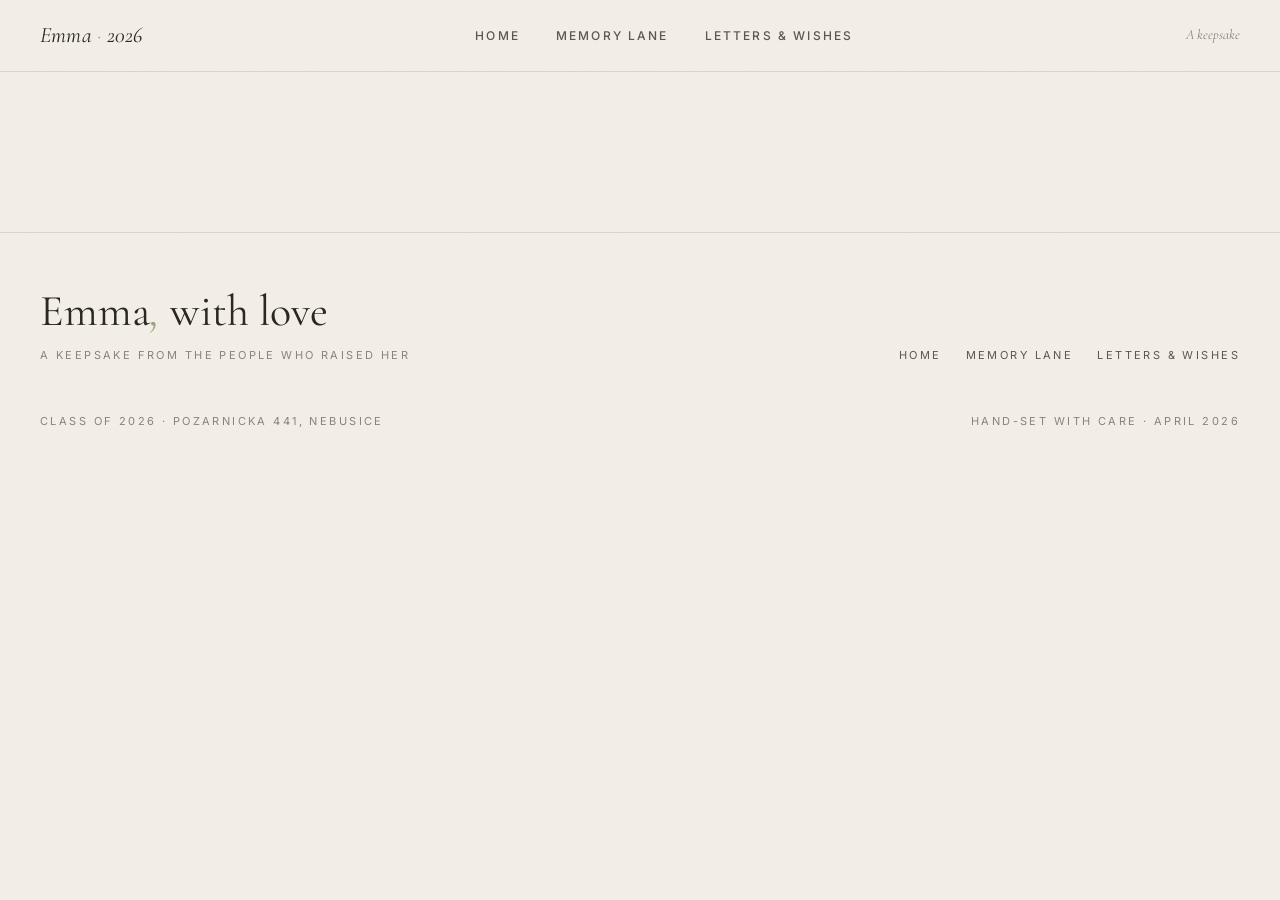
==== commit b62d4e2c: "feat: polaroids become Letters & Wishes, letters.html emptied for later" ====
--- a/letters.html
+++ b/letters.html
@@ -3,284 +3,15 @@
 <head>
 <meta charset="utf-8">
 <meta name="viewport" content="width=device-width, initial-scale=1">
-<title>Letters & Wishes — Emma 2026</title>
+<title>Emma — 2026</title>
 <link rel="preconnect" href="https://fonts.googleapis.com">
 <link rel="preconnect" href="https://fonts.gstatic.com" crossorigin>
 <link href="https://fonts.googleapis.com/css2?family=Cormorant+Garamond:ital,wght@0,300;0,400;0,500;0,600;1,400;1,500&family=Inter:wght@300;400;500;600&family=Caveat:wght@400;500;600;700&family=JetBrains+Mono:wght@400;500&display=swap" rel="stylesheet">
 <link rel="stylesheet" href="shared.css">
-<style>
-.page-head {
-  padding: 120px 0 80px;
-  text-align: center;
-}
-.page-head .eyebrow { margin-bottom: 22px; }
-.page-head h1 {
-  font-size: clamp(64px, 9vw, 132px);
-  letter-spacing: -0.015em;
-  line-height: 0.95;
-}
-.page-head h1 .em { font-style: italic; color: var(--sage-deep); }
-.page-head .lede {
-  max-width: 540px; margin: 28px auto 0;
-  font-family: var(--serif); font-style: italic;
-  font-size: 20px; line-height: 1.55; color: var(--ink-soft);
-}
-
-.letters {
-  max-width: 880px;
-  margin: 0 auto;
-  padding: 40px 40px 80px;
-}
-
-.letter {
-  padding: 80px 0 100px;
-  position: relative;
-}
-.letter + .letter {
-  border-top: 1px solid var(--sage-line);
-}
-
-.letter-head {
-  display: grid;
-  grid-template-columns: 1fr auto;
-  gap: 32px;
-  align-items: end;
-  margin-bottom: 56px;
-}
-.letter-head .from {
-  font-family: var(--serif);
-  font-style: italic;
-  font-size: 14px;
-  letter-spacing: 0.02em;
-  color: var(--ink-mute);
-  margin-bottom: 12px;
-}
-.letter-head h2 {
-  font-family: var(--serif);
-  font-size: clamp(40px, 5vw, 68px);
-  line-height: 1;
-  font-weight: 400;
-  letter-spacing: -0.01em;
-}
-.letter-head h2 .em { font-style: italic; color: var(--sage-deep); }
-.letter-head .meta {
-  font-family: var(--mono);
-  font-size: 10px;
-  letter-spacing: 0.22em;
-  text-transform: uppercase;
-  color: var(--ink-mute);
-  text-align: right;
-  white-space: nowrap;
-}
-
-.letter-body {
-  max-width: 56ch;
-  font-family: var(--serif);
-  font-size: 20px;
-  line-height: 1.65;
-  color: var(--ink);
-}
-.letter-body p {
-  margin: 0 0 1.1em;
-  color: var(--ink);
-}
-.letter-body .first::first-letter {
-  font-family: var(--serif);
-  font-size: 5em;
-  line-height: 0.85;
-  float: left;
-  margin: 6px 14px 0 -2px;
-  color: var(--sage-deep);
-  font-style: italic;
-  font-weight: 400;
-}
-
-.letter-aside {
-  display: grid;
-  grid-template-columns: 1fr 1fr;
-  gap: 36px;
-  align-items: start;
-  margin-top: 48px;
-}
-.letter-aside .photo .ratio { width: 100%; }
-.letter-aside .photo img { width: 100%; height: 100%; object-fit: cover; }
-.letter-aside .signoff {
-  font-family: var(--serif);
-  font-style: italic;
-  font-size: 22px;
-  color: var(--ink-soft);
-  line-height: 1.5;
-}
-.letter-aside .signoff .name {
-  font-family: var(--hand);
-  font-size: 38px;
-  font-style: normal;
-  color: var(--ink);
-  display: block;
-  margin-top: 14px;
-  line-height: 1;
-}
-
-@media (max-width: 760px) {
-  .letter-head { grid-template-columns: 1fr; }
-  .letter-head .meta { text-align: left; }
-  .letter-aside { grid-template-columns: 1fr; }
-  .letter-body { font-size: 18px; }
-}
-
-.letters-foot {
-  text-align: center;
-  padding: 60px 24px 40px;
-}
-.letters-foot .rule {
-  width: 56px; height: 1px; background: var(--sage-deep);
-  margin: 0 auto 22px;
-}
-.letters-foot p {
-  font-family: var(--serif);
-  font-style: italic;
-  font-size: 22px;
-  color: var(--ink-soft);
-  max-width: 520px;
-  margin: 0 auto;
-  line-height: 1.55;
-}
-</style>
 </head>
 <body>
-
 <header data-nav="letters"></header>
-
-<section class="page-head">
-  <div class="eyebrow">From the people who love her</div>
-  <h1>Letters <span class="em">&amp;</span> Wishes</h1>
-  <p class="lede">Words written with care, for a girl who has earned every one of them.</p>
-</section>
-
-<div class="letters">
-
-  <!-- ===== Dad ===== -->
-  <article class="letter reveal">
-    <div class="letter-head">
-      <div>
-        <div class="from">From Dad</div>
-        <!-- EDIT: letter title -->
-        <h2>Be brave, be strong, <span class="em">be you</span></h2>
-      </div>
-      <div class="meta">Spring 2026</div>
-    </div>
-    <!-- EDIT: letter body -->
-    <div class="letter-body">
-      <p class="first">You once made me a gift where you wrote Be brave, Be strong, Be you. Funny enough this is exactly as I see you, YOU are strong, YOU have always been brave and YOU are YOU.</p>
-      <p>Love you forever.</p>
-    </div>
-    <div class="letter-aside">
-      <div class="photo">
-        <div class="ratio r-4-5">
-          <img src="images/letters-dad.jpeg" alt="Dad">
-        </div>
-      </div>
-      <div class="signoff">
-        With everything,
-        <span class="name">— Dad</span>
-      </div>
-    </div>
-  </article>
-
-  <!-- ===== Auntie Malin ===== -->
-  <article class="letter reveal">
-    <div class="letter-head">
-      <div>
-        <div class="from">From Faster Malin</div>
-        <!-- EDIT: letter title -->
-        <h2>Mod och ett <span class="em">hjärta av guld</span></h2>
-      </div>
-      <div class="meta">Spring 2026</div>
-    </div>
-    <!-- EDIT: letter body -->
-    <div class="letter-body">
-      <p class="first">Du är en tjej med stort mod och ett hjärta av guld. Jag tänker ofta på alla fina minnen från Laxne tillsammans med dina syskon och kusiner, skratt och stunder som gjort sommardagarna och våra träffar speciella.</p>
-      <p>Stort grattis och lycka till i framtiden.</p>
-    </div>
-    <div class="letter-aside">
-      <div class="photo">
-        <div class="ratio r-4-5">
-          <img src="images/letters-auntie.jpeg" alt="Faster Malin">
-        </div>
-      </div>
-      <div class="signoff">
-        Med kärlek,
-        <span class="name">— Faster Malin</span>
-      </div>
-    </div>
-  </article>
-
-  <!-- ===== Cousin Tova ===== -->
-  <article class="letter reveal">
-    <div class="letter-head">
-      <div>
-        <div class="from">From Cousin Tova</div>
-        <!-- EDIT: letter title -->
-        <h2>Din <span class="em">favorit kusin</span></h2>
-      </div>
-      <div class="meta">Spring 2026</div>
-    </div>
-    <!-- EDIT: letter body -->
-    <div class="letter-body">
-      <p class="first">Emma, när jag tänker på dig så tänker jag på hur roligt vi har det tillsammans, och att det aldrig blir stelt även fast vi inte ses så ofta. Lycka till i framtiden och så får vi se till att behålla våra dagar på Snapchat.</p>
-      <p>Önskar din favorit kusin!!</p>
-    </div>
-    <div class="letter-aside">
-      <div class="photo">
-        <div class="ratio r-4-5">
-          <img src="images/letters-cousin.jpeg" alt="Cousin Tova">
-        </div>
-      </div>
-      <div class="signoff">
-        Med kärlek,
-        <span class="name">— Tova</span>
-      </div>
-    </div>
-  </article>
-
-  <!-- ===== Grandpa ===== -->
-  <article class="letter reveal">
-    <div class="letter-head">
-      <div>
-        <div class="from">From Farfar</div>
-        <!-- EDIT: letter title -->
-        <h2>Alltid på <span class="em">första plats</span></h2>
-      </div>
-      <div class="meta">Spring 2026</div>
-    </div>
-    <!-- EDIT: letter body -->
-    <div class="letter-body">
-      <p class="first">Emma, för mig står du alltid på första plats vad du företar dig. Dessutom är du ett underbart barnbarn som jag hoppas få följa länge ännu.</p>
-      <p>Lycka till med allt i din framtid.</p>
-    </div>
-    <div class="letter-aside">
-      <div class="photo">
-        <div class="ratio r-4-5">
-          <img src="images/letters-grandpa.jpeg" alt="Farfar">
-        </div>
-      </div>
-      <div class="signoff">
-        Med kärlek,
-        <span class="name">— Farfar</span>
-      </div>
-    </div>
-  </article>
-
-</div>
-
-<!-- EDIT: closing note -->
-<div class="letters-foot reveal">
-  <div class="rule"></div>
-  <p>Words from the people who have been there from the beginning — and will be there still.</p>
-</div>
-
 <footer data-footer></footer>
-
 <script src="shared.js"></script>
 </body>
 </html>
